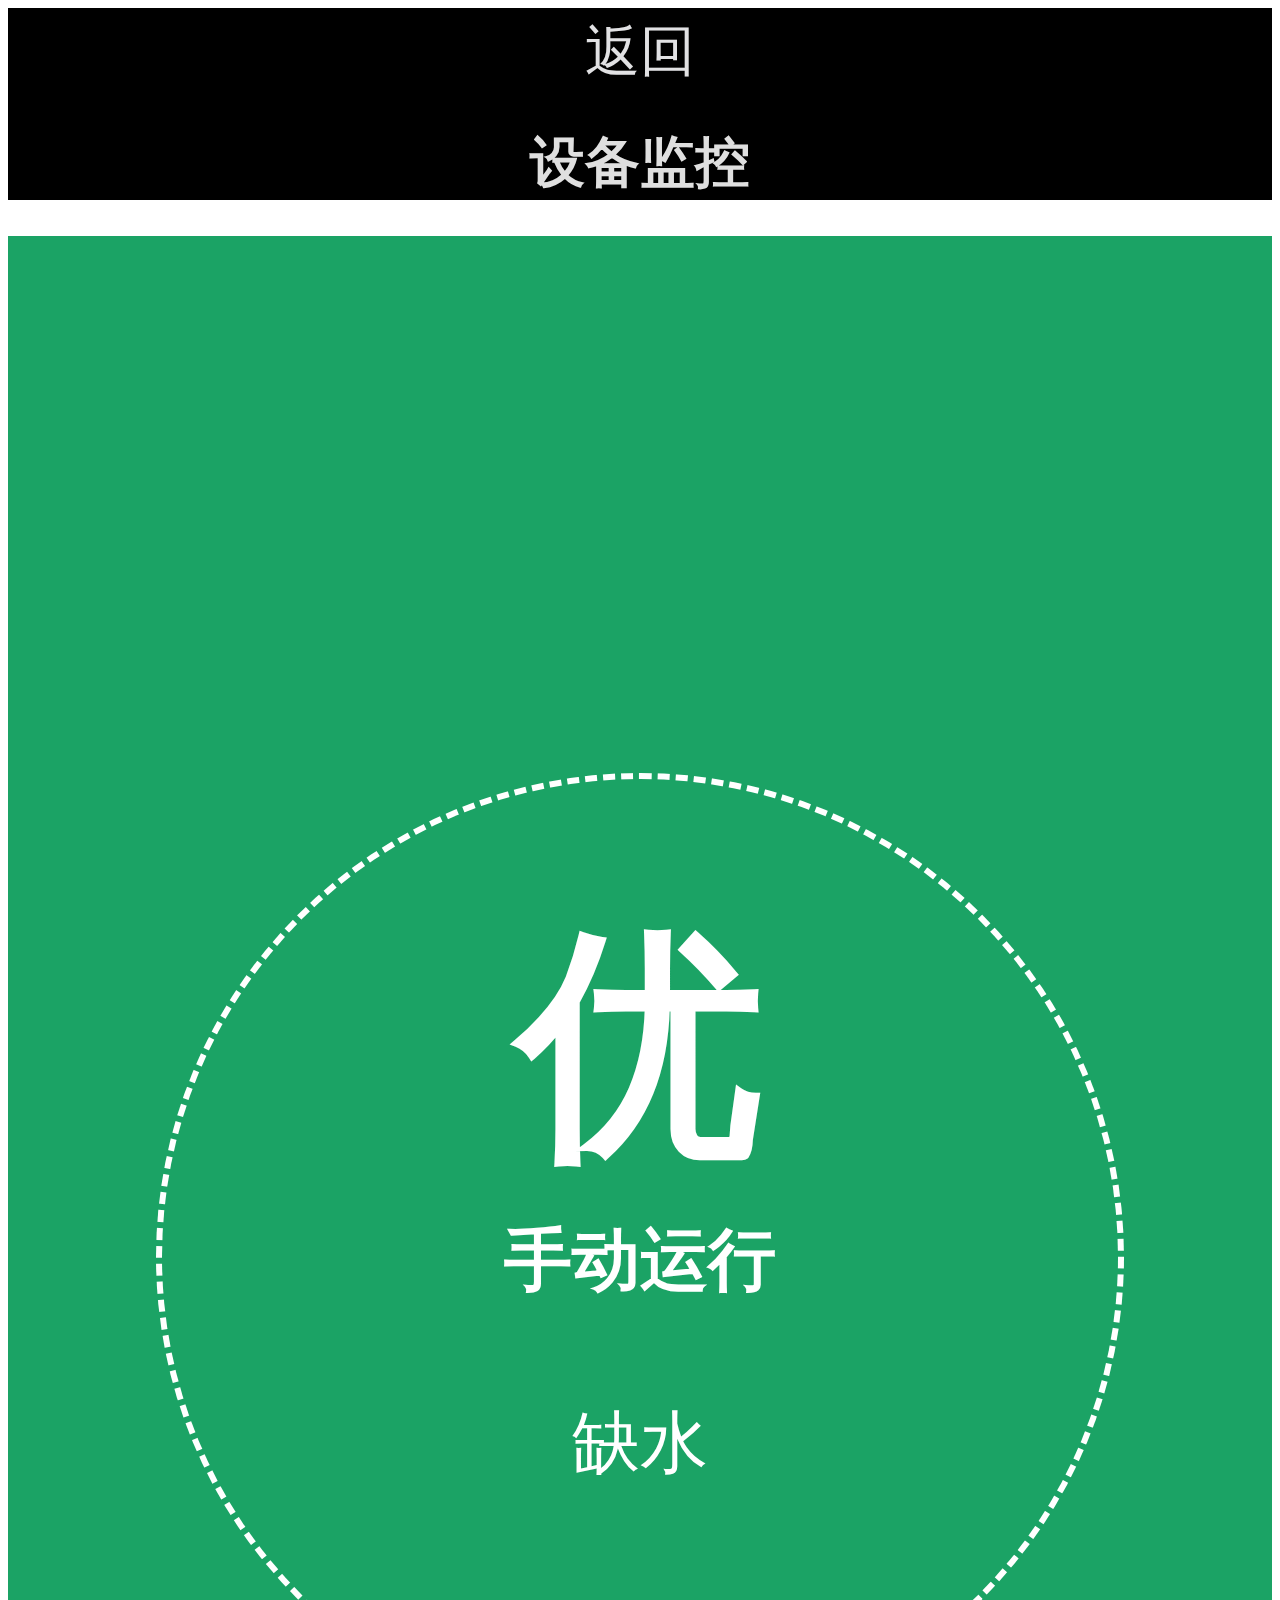
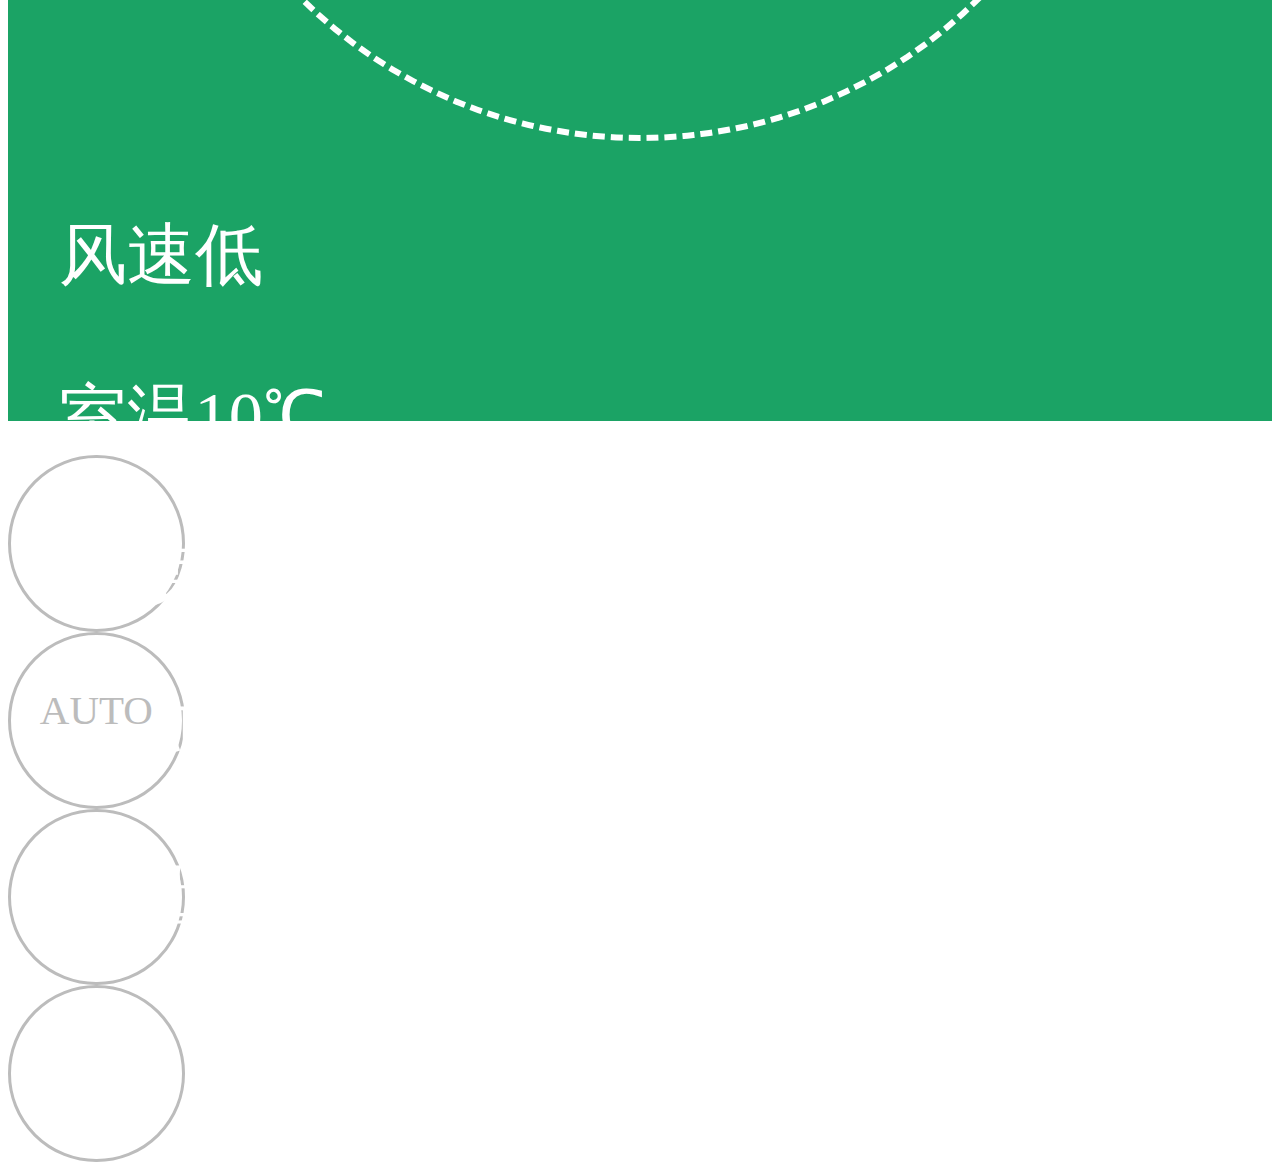
==== minitor-equipment.html @ d6ed6485 "项目分离" ====
<!DOCTYPE html>
<html>
<head>
	<meta charset="utf-8">
	<meta http-equiv="X-UA-Compatible" content="IE=edge">
	<title>设备监控</title>
	<meta name="viewport" content="initial-scale=1, maximum-scale=1">
	<link rel="stylesheet" href="http://g.alicdn.com/msui/sm/0.6.2/css/sm.min.css">
	<link rel="stylesheet" type="text/css" href="http://at.alicdn.com/t/font_xopskss0wscq5mi.css">
	<link rel="stylesheet" type="text/css" href="css/style.css">
	<link rel="stylesheet" type="text/css" href="css/modules.css"></head>
<body>
	<div class="page page-current" >
		<!-- 标题栏 -->
		<header class="bar bar-nav">
			<a class=" pull-left">
				<span class="icon icon-left"></span>
				返回
			</a>
			<a class=" pull-right">
				<span class="icon iconfont icon-gengduo icon-right"></span>
			</a>
			<h1 class="title">设备监控</h1>
		</header>
		<div class="content" >
			<!-- <div class="pull-to-refresh-layer">
				<div class="preloader"></div>
				<div class="pull-to-refresh-arrow"></div>
			</div> -->
			<div class="box">
			<div class="content-block">
				<div class="row row1">
					<h1>优</h1>
					<h4>手动运行</h4>
					<p>缺水</p>
				</div>
				<div class="row row2">
					<div class="col-33">
						<p>风速低</p>
						<p>室温10℃</p>
					</div>
					<div class="col-33">
						<p>湿度 80%</p>
						<p>滤网 50%</p>
					</div>
					<div class="col-33">
						<p>电量80%</p>
					</div>
				</div>
			</div>
			</div>
			<div class="button-box">
			<div class="row row3">
				<div class="col-25">
					<div class="circular">
						<span class="iconfont icon-dianyuan"></span>
					</div>
				</div>
				<div class="col-25">
					<div class="circular">
						<span>AUTO</span>
					</div>
				</div>
				<div class="col-25">
					<div class="circular">
						<span class="iconfont icon-dianyuan"></span>
					</div>
				</div>
				<div class="col-25">
					<div class="circular">
						<span class="iconfont icon-33"></span>
					</div>
				</div>
			</div>
			</div>
			<div class="row row4">
				
			</div>
		</div>
	</div>
	<script type='text/javascript' src='http://g.alicdn.com/sj/lib/zepto/zepto.min.js' charset='utf-8'></script>
	<script type='text/javascript' src='http://g.alicdn.com/msui/sm/0.6.2/js/sm.min.js' charset='utf-8'></script>
	<script src="js/modules.js" type="text/javascript" charset="utf-8" async defer></script>
	<script>
	var width=document.documentElement.clientWidth;
	var set_width=(width/375)*20;
	var root=document.documentElement;
	root.style.cssText="font-size:"+set_width+'px'+'!important';
	</script>
</body>
</html>
---- css/style.css ----
/*Head Common*/

/*头部公共样式*/
.bar-nav {
    text-align: center;
    background-color: #000;
}
.bar-nav a {
    font-family: '微软雅黑 Regular', '微软雅黑';
    font-size: 0.8rem;
    font-weight: 400;
    color: #E1E1E3;
}
/*Tool Common*/
/*工具栏公共样式*/
.tab-item {
    font-family: 'PingFangSC-Regular', 'PingFang SC';
    border: 0.05rem solid #DFDFDF;
}
.tab-item span {
    font-size: 0.7rem;
    font-weight: 400;
    color: #333333;
}
/*content Common*/
/*内容公共样式*/
.title,
.secondary-title {
    font-family: '微软雅黑 Bold', '微软雅黑';
    font-size: 0.8rem;
    font-weight: 700;
    color: #DFDFDF;
}
.secondary-title {
    display: inline-block;
    padding-top: 0.4rem;
    font-size: 0.5rem;
}
.button-success.button-fill,
dt {
    font-family: '微软雅黑 Regular', '微软雅黑';
    font-weight: 400;
    font-size: 0.7rem;
}
dd {
    font-family: '微软雅黑 Regular', '微软雅黑';
    font-weight: 400;
    font-size: 0.6rem;
    color: #999;
}
.button-success.button-fill {
    background-color: #1ba365;
}
.title-block {
    text-align: center;
}
.list-block {
    margin: 0;
}
.list-block li {
    border-bottom: 0.05rem solid #DFDFDF;
}
.list-block li a {
    color: #000;
}
.item-title h6 {
    margin: 0;
    font-family: '微软雅黑 Regular', '微软雅黑';
    font-weight: 400;
    font-size: 0.5rem;
    color: #999;
}
---- css/modules.css ----
.box{
	width: 100%;
	height: 26.15rem;
	background-color: #1ba365;
}
.content-block{
	width: 100%;
	padding-top: 7.87rem;
	margin: 0;
}

.row1 h1,.row1 h4,.row1 p{
	color: #fff;
	margin-top: 0;
}
.row1{
	margin: auto;
	text-align: center;
	width: 14rem;
	height: 14rem;
	border: 0.1rem dashed #fff;
	border-radius:50%;
}
.row1 h1{
	margin: 0;
	padding-top: 1.5rem;
	font-size: 3.6rem;
}

.col-33{
	padding-left: 4%;
}
.col-33 p{
	font-family: '微软雅黑 Regular', '微软雅黑';
	font-weight: 400;
	color: #FFF;
	width: 5rem;
}
.row3{
		margin: auto;
		padding-top: 0.5rem;
	}
@media screen and (min-width: 768px) and (max-width: 1024px) {
	.content-block{
		padding-top: 1rem;
	}
	.box{
		height: 20rem;
	}
}

.circular{
	width: 2.5rem;
	height: 2.5rem;
	text-align: center;
	border:0.05rem solid #bcbcbc;
	border-radius: 50%;
}
.circular span{
	display: block;
	padding-top: 0.75rem;
	font-family:  '微软雅黑 Regular', '微软雅黑';
	font-size: 0.6rem;
	color: #bcbcbc;
}
.circular .iconfont{
	padding-top: 0.25rem;
	font-size: 1.25rem;
}
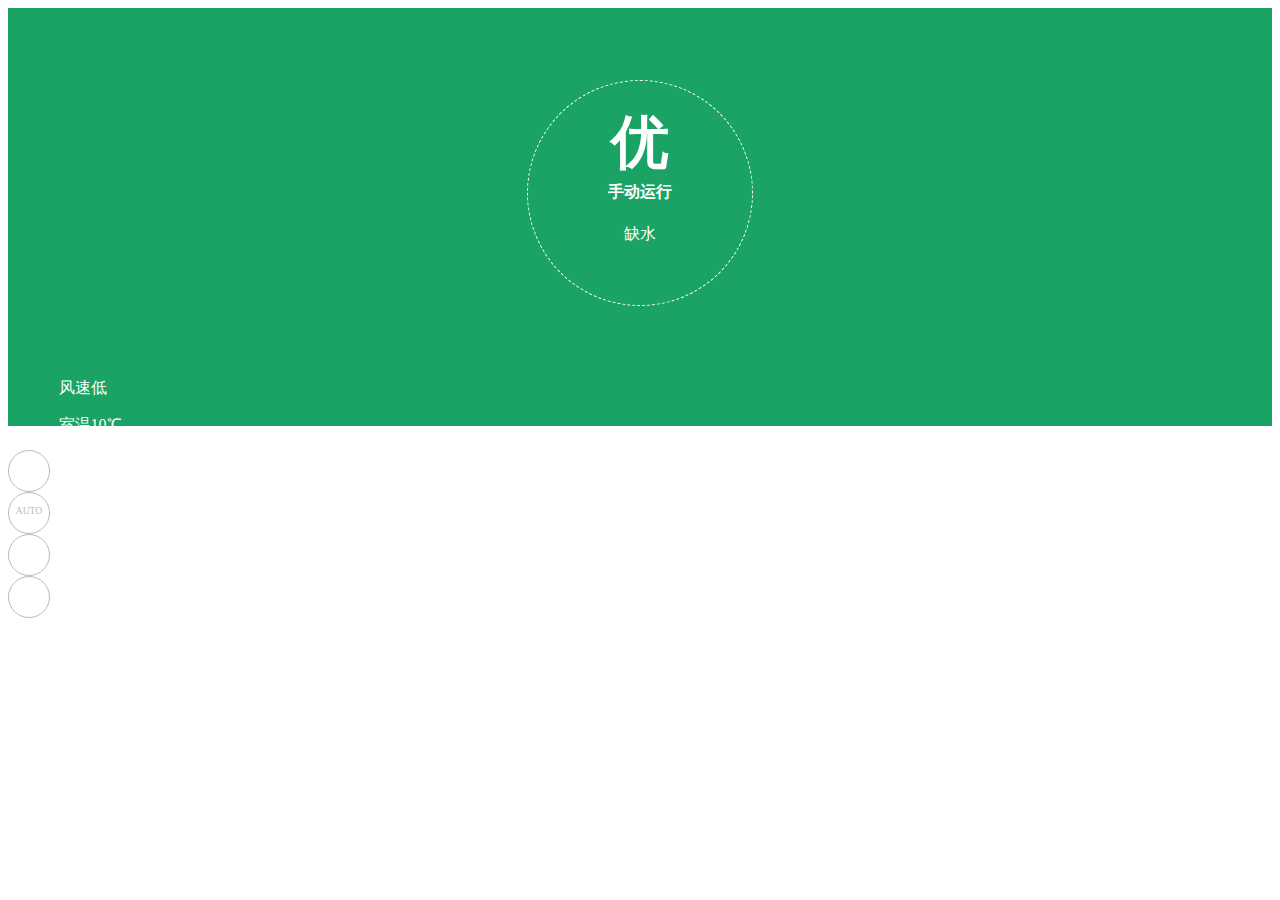
==== commit d0508dc5: "自适应适配方案修改1" ====
--- a/minitor-equipment.html
+++ b/minitor-equipment.html
@@ -12,16 +12,6 @@
 <body>
 	<div class="page page-current" >
 		<!-- 标题栏 -->
-		<header class="bar bar-nav">
-			<a class=" pull-left">
-				<span class="icon icon-left"></span>
-				返回
-			</a>
-			<a class=" pull-right">
-				<span class="icon iconfont icon-gengduo icon-right"></span>
-			</a>
-			<h1 class="title">设备监控</h1>
-		</header>
 		<div class="content" >
 			<!-- <div class="pull-to-refresh-layer">
 				<div class="preloader"></div>
@@ -81,11 +71,5 @@
 	<script type='text/javascript' src='http://g.alicdn.com/sj/lib/zepto/zepto.min.js' charset='utf-8'></script>
 	<script type='text/javascript' src='http://g.alicdn.com/msui/sm/0.6.2/js/sm.min.js' charset='utf-8'></script>
 	<script src="js/modules.js" type="text/javascript" charset="utf-8" async defer></script>
-	<script>
-	var width=document.documentElement.clientWidth;
-	var set_width=(width/375)*20;
-	var root=document.documentElement;
-	root.style.cssText="font-size:"+set_width+'px'+'!important';
-	</script>
 </body>
 </html>--- a/css/modules.css
+++ b/css/modules.css
@@ -6,7 +6,7 @@
 }
 .content-block{
 	width: 100%;
-	padding-top: 7.87rem;
+	/*padding-top: 7.87rem;*/
 	margin: 0;
 }
 
@@ -15,6 +15,8 @@
 	margin-top: 0;
 }
 .row1{
+	position: relative;
+	top: 4.5rem;
 	margin: auto;
 	text-align: center;
 	width: 14rem;
@@ -27,7 +29,9 @@
 	padding-top: 1.5rem;
 	font-size: 3.6rem;
 }
-
+.row2{
+	padding-top: 8rem;
+}
 .col-33{
 	padding-left: 4%;
 }
@@ -39,11 +43,17 @@
 }
 .row3{
 		margin: auto;
-		padding-top: 0.5rem;
+		padding-top: 1.5rem;
 	}
 @media screen and (min-width: 768px) and (max-width: 1024px) {
 	.content-block{
 		padding-top: 1rem;
+	}
+	.row1{
+		position: static;
+	}
+	.row2{
+		padding-top: 0;
 	}
 	.box{
 		height: 20rem;
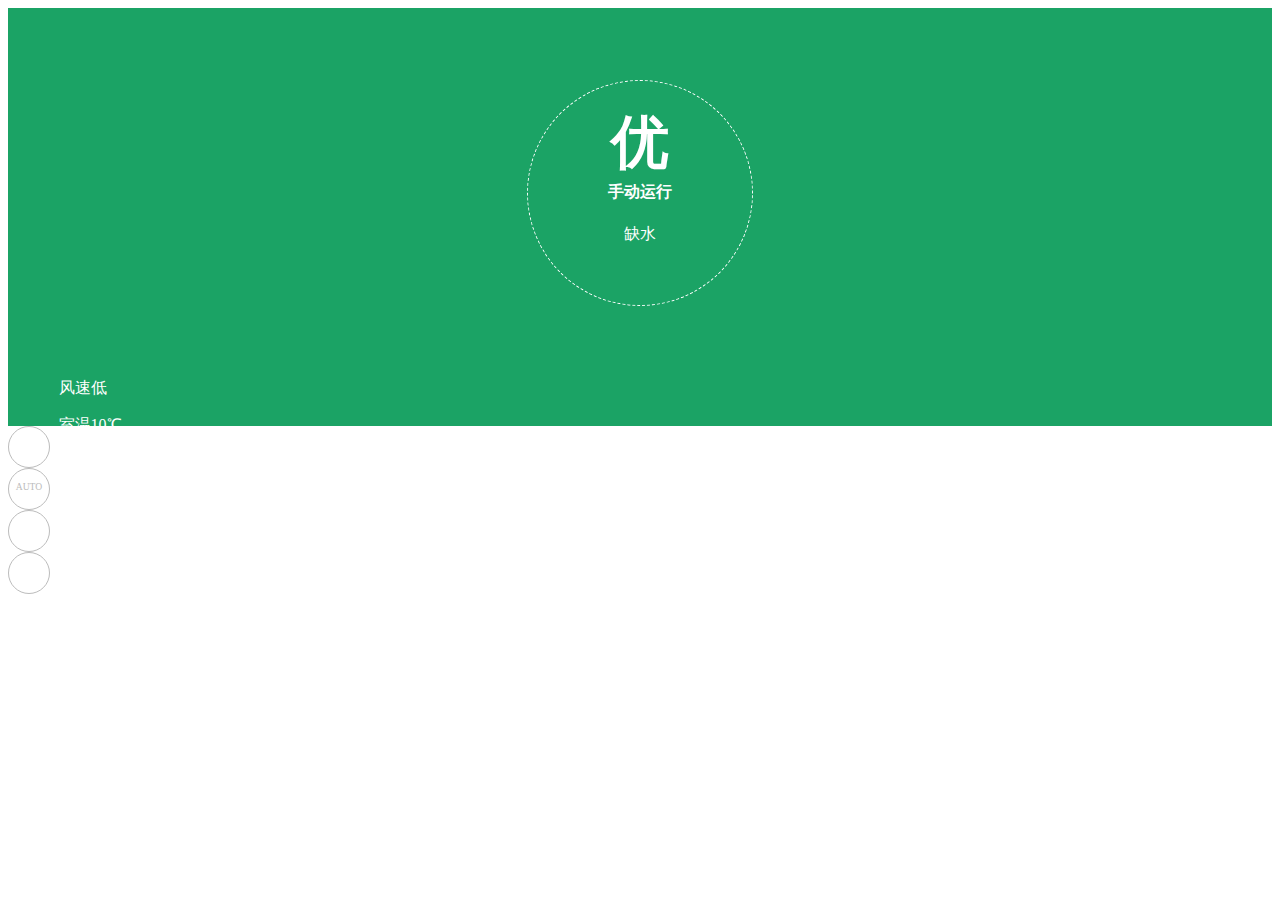
==== commit 00af1080: "自适应解决方案2" ====
--- a/minitor-equipment.html
+++ b/minitor-equipment.html
@@ -40,7 +40,7 @@
 			</div>
 			</div>
 			<div class="button-box">
-			<div class="row row3">
+			<div class="row row3" name="button-group">
 				<div class="col-25">
 					<div class="circular">
 						<span class="iconfont icon-dianyuan"></span>
@@ -70,6 +70,6 @@
 	</div>
 	<script type='text/javascript' src='http://g.alicdn.com/sj/lib/zepto/zepto.min.js' charset='utf-8'></script>
 	<script type='text/javascript' src='http://g.alicdn.com/msui/sm/0.6.2/js/sm.min.js' charset='utf-8'></script>
-	<script src="js/modules.js" type="text/javascript" charset="utf-8" async defer></script>
+	<script src="js/modules.js" type="text/javascript" charset="utf-8"></script>
 </body>
 </html>--- a/css/modules.css
+++ b/css/modules.css
@@ -6,7 +6,6 @@
 }
 .content-block{
 	width: 100%;
-	/*padding-top: 7.87rem;*/
 	margin: 0;
 }
 
@@ -43,7 +42,7 @@
 }
 .row3{
 		margin: auto;
-		padding-top: 1.5rem;
+		/*padding-top: 1.5rem;*/
 	}
 @media screen and (min-width: 768px) and (max-width: 1024px) {
 	.content-block{
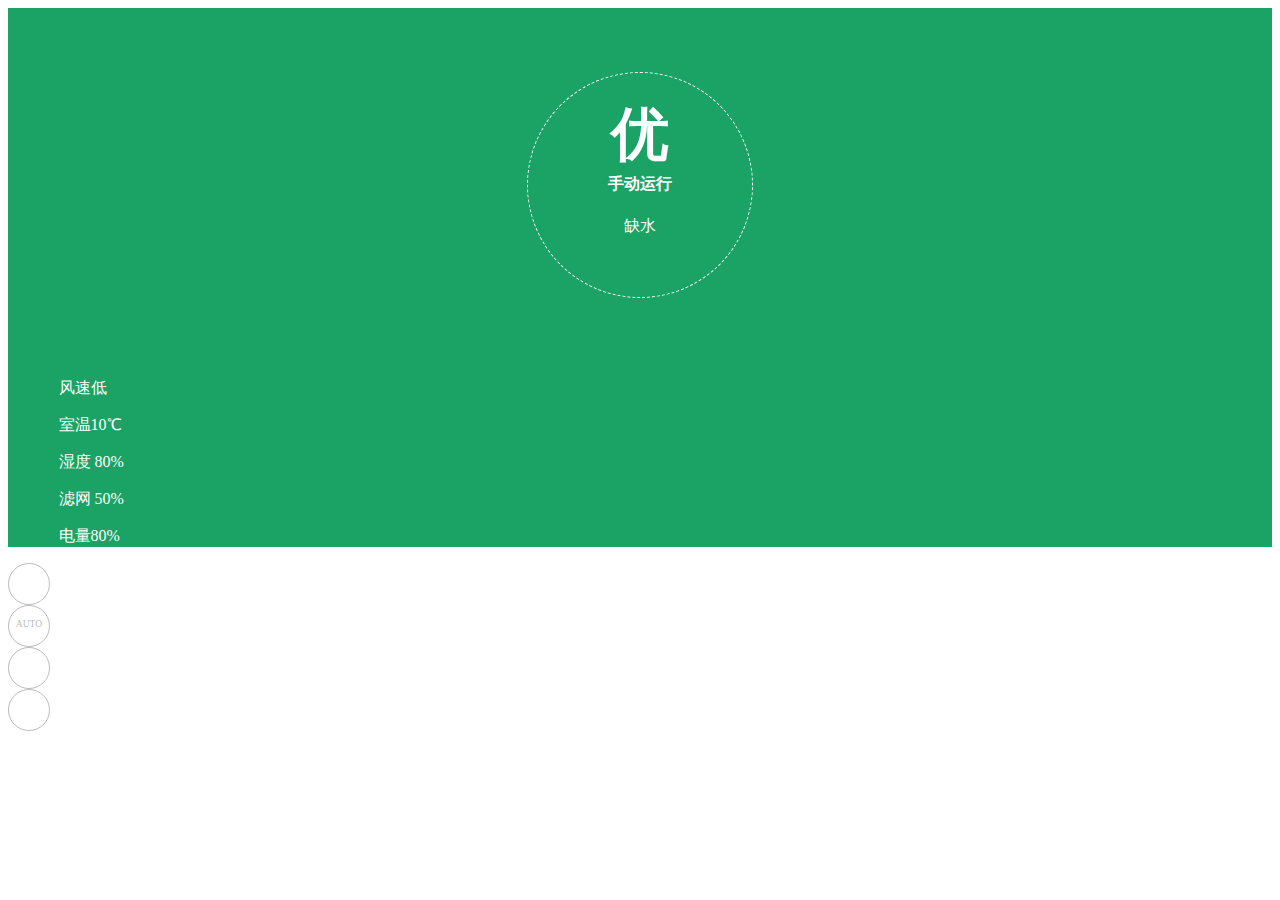
==== commit 33583ef4: "自适应第三版" ====
--- a/minitor-equipment.html
+++ b/minitor-equipment.html
@@ -17,8 +17,8 @@
 				<div class="preloader"></div>
 				<div class="pull-to-refresh-arrow"></div>
 			</div> -->
-			<div class="box">
 			<div class="content-block">
+			<div class="empty"></div>
 				<div class="row row1">
 					<h1>优</h1>
 					<h4>手动运行</h4>
@@ -37,7 +37,6 @@
 						<p>电量80%</p>
 					</div>
 				</div>
-			</div>
 			</div>
 			<div class="button-box">
 			<div class="row row3" name="button-group">
--- a/css/modules.css
+++ b/css/modules.css
@@ -1,11 +1,10 @@
 
-.box{
-	width: 100%;
-	height: 26.15rem;
-	background-color: #1ba365;
+.empty{
+	padding: 2rem 0;
 }
 .content-block{
 	width: 100%;
+	background-color: #1ba365;
 	margin: 0;
 }
 
@@ -14,8 +13,6 @@
 	margin-top: 0;
 }
 .row1{
-	position: relative;
-	top: 4.5rem;
 	margin: auto;
 	text-align: center;
 	width: 14rem;
@@ -29,7 +26,8 @@
 	font-size: 3.6rem;
 }
 .row2{
-	padding-top: 8rem;
+	display: block;
+	padding-top: 4rem;
 }
 .col-33{
 	padding-left: 4%;
@@ -39,10 +37,9 @@
 	font-weight: 400;
 	color: #FFF;
 	width: 5rem;
-}
-.row3{
+}	
+.row2,.row3{
 		margin: auto;
-		/*padding-top: 1.5rem;*/
 	}
 @media screen and (min-width: 768px) and (max-width: 1024px) {
 	.content-block{
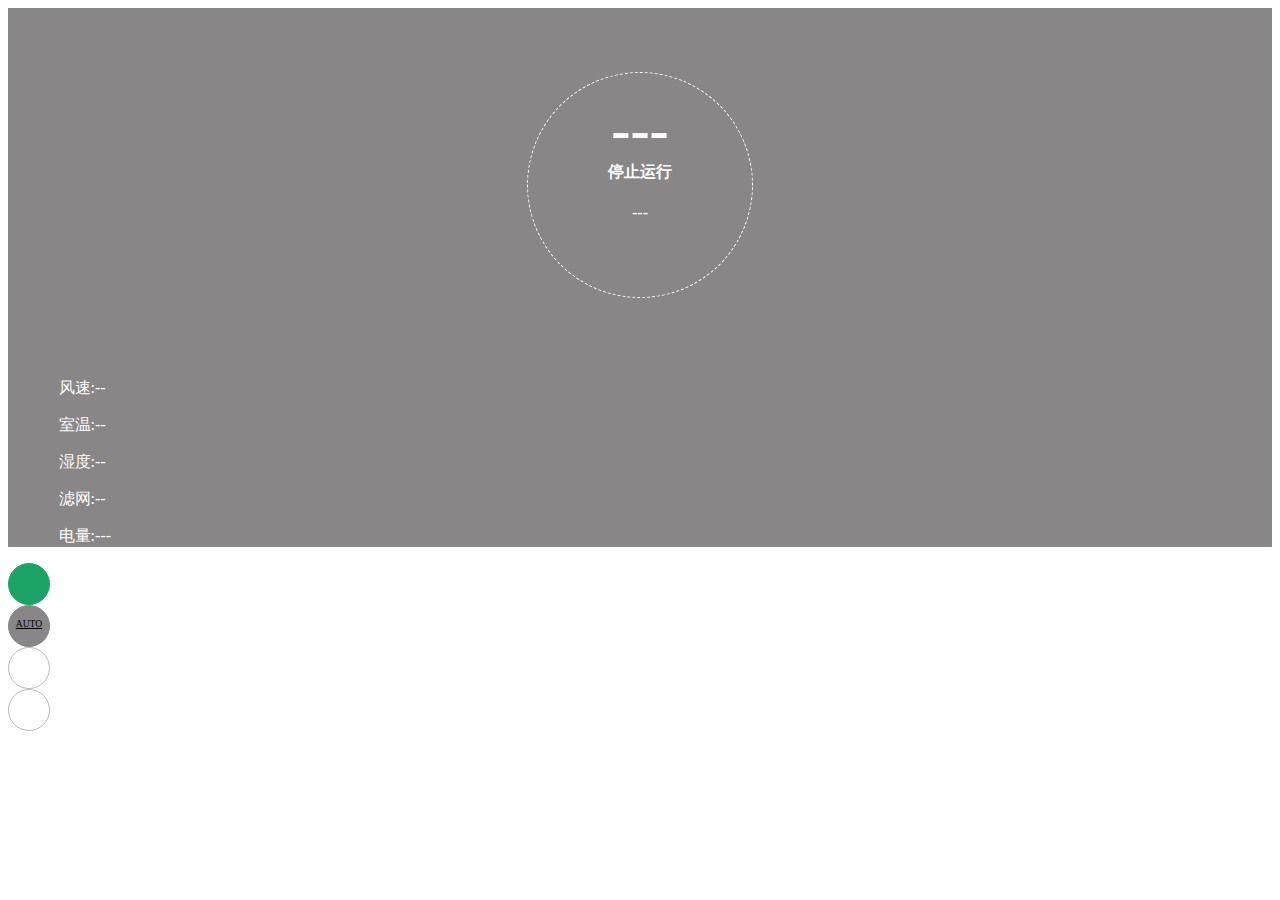
==== commit 79116c4d: "1、部分样式添加" ====
--- a/minitor-equipment.html
+++ b/minitor-equipment.html
@@ -1,74 +1,70 @@
 <!DOCTYPE html>
 <html>
 <head>
-	<meta charset="utf-8">
-	<meta http-equiv="X-UA-Compatible" content="IE=edge">
-	<title>设备监控</title>
-	<meta name="viewport" content="initial-scale=1, maximum-scale=1">
-	<link rel="stylesheet" href="http://g.alicdn.com/msui/sm/0.6.2/css/sm.min.css">
-	<link rel="stylesheet" type="text/css" href="http://at.alicdn.com/t/font_xopskss0wscq5mi.css">
-	<link rel="stylesheet" type="text/css" href="css/style.css">
-	<link rel="stylesheet" type="text/css" href="css/modules.css"></head>
+    <meta charset="utf-8">
+    <meta http-equiv="X-UA-Compatible" content="IE=edge">
+    <title>设备监控</title>
+    <meta name="viewport" content="initial-scale=1, maximum-scale=1">
+    <link rel="stylesheet" href="http://g.alicdn.com/msui/sm/0.6.2/css/sm.min.css">
+    <link rel="stylesheet" type="text/css" href="http://at.alicdn.com/t/font_xopskss0wscq5mi.css">
+    <link rel="stylesheet" type="text/css" href="css/style.css?112318">
+    <link rel="stylesheet" type="text/css" href="css/modules.css?112318">
+</head>
 <body>
-	<div class="page page-current" >
-		<!-- 标题栏 -->
-		<div class="content" >
-			<!-- <div class="pull-to-refresh-layer">
-				<div class="preloader"></div>
-				<div class="pull-to-refresh-arrow"></div>
-			</div> -->
-			<div class="content-block">
-			<div class="empty"></div>
-				<div class="row row1">
-					<h1>优</h1>
-					<h4>手动运行</h4>
-					<p>缺水</p>
-				</div>
-				<div class="row row2">
-					<div class="col-33">
-						<p>风速低</p>
-						<p>室温10℃</p>
-					</div>
-					<div class="col-33">
-						<p>湿度 80%</p>
-						<p>滤网 50%</p>
-					</div>
-					<div class="col-33">
-						<p>电量80%</p>
-					</div>
-				</div>
-			</div>
-			<div class="button-box">
-			<div class="row row3" name="button-group">
-				<div class="col-25">
-					<div class="circular">
-						<span class="iconfont icon-dianyuan"></span>
-					</div>
-				</div>
-				<div class="col-25">
-					<div class="circular">
-						<span>AUTO</span>
-					</div>
-				</div>
-				<div class="col-25">
-					<div class="circular">
-						<span class="iconfont icon-dianyuan"></span>
-					</div>
-				</div>
-				<div class="col-25">
-					<div class="circular">
-						<span class="iconfont icon-33"></span>
-					</div>
-				</div>
-			</div>
-			</div>
-			<div class="row row4">
-				
-			</div>
-		</div>
-	</div>
-	<script type='text/javascript' src='http://g.alicdn.com/sj/lib/zepto/zepto.min.js' charset='utf-8'></script>
-	<script type='text/javascript' src='http://g.alicdn.com/msui/sm/0.6.2/js/sm.min.js' charset='utf-8'></script>
-	<script src="js/modules.js" type="text/javascript" charset="utf-8"></script>
+    <div class="page page-current">
+        <!-- 标题栏 -->
+        <div class="content">
+            <div class="content-block"><!-- 设备开启类名：device-on，关闭：device-off 状态类：excellent/medium/warning 好/中等/差-->
+                <div class="empty"></div>
+                <div class="row row1">
+                    <h1>---</h1>
+                    <h4>停止运行</h4>
+                    <p>---</p>
+                </div>
+                <div class="row row2">
+                    <div class="col-33">
+                        <p>风速:--</p>
+                        <p>室温:--</p>
+                    </div>
+                    <div class="col-33">
+                        <p>湿度:--</p>
+                        <p>滤网:--</p>
+                    </div>
+                    <div class="col-33">
+                        <p>电量:---</p>
+                    </div>
+                </div>
+            </div>
+            <div class="button-box">
+                <div class="row row3" name="button-group">
+                    <div class="col-25">
+                        <div class="circular enable">
+                            <a href="#" class="iconfont icon-dianyuan"></a>
+                        </div>
+                    </div>
+                    <div class="col-25">
+                        <div class="circular disable">
+                            <a href="#">AUTO</a>
+                        </div>
+                    </div>
+                    <div class="col-25">
+                        <div class="circular">
+                            <a href="#" class="iconfont icon-dianyuan"></a>
+                        </div>
+                    </div>
+                    <div class="col-25">
+                        <div class="circular">
+                            <a href="#" class="iconfont icon-33 "></a>
+                        </div>
+                    </div>
+                </div>
+            </div>
+            <div class="row row4">
+            </div>
+        </div>
+    </div>
+    <script type='text/javascript' src='http://g.alicdn.com/sj/lib/zepto/zepto.min.js' charset='utf-8'></script>
+    <script type='text/javascript' src='http://g.alicdn.com/msui/sm/0.6.2/js/sm.min.js' charset='utf-8'></script>
+    <script src="js/modules.js?112318" type="text/javascript" charset="utf-8"></script>
 </body>
-</html>+</html>
--- a/css/modules.css
+++ b/css/modules.css
@@ -1,76 +1,119 @@
-
-.empty{
-	padding: 2rem 0;
-}
-.content-block{
-	width: 100%;
-	background-color: #1ba365;
-	margin: 0;
+.empty {
+    padding: 2rem 0;
 }
 
-.row1 h1,.row1 h4,.row1 p{
-	color: #fff;
-	margin-top: 0;
-}
-.row1{
-	margin: auto;
-	text-align: center;
-	width: 14rem;
-	height: 14rem;
-	border: 0.1rem dashed #fff;
-	border-radius:50%;
-}
-.row1 h1{
-	margin: 0;
-	padding-top: 1.5rem;
-	font-size: 3.6rem;
-}
-.row2{
-	display: block;
-	padding-top: 4rem;
-}
-.col-33{
-	padding-left: 4%;
-}
-.col-33 p{
-	font-family: '微软雅黑 Regular', '微软雅黑';
-	font-weight: 400;
-	color: #FFF;
-	width: 5rem;
-}	
-.row2,.row3{
-		margin: auto;
-	}
-@media screen and (min-width: 768px) and (max-width: 1024px) {
-	.content-block{
-		padding-top: 1rem;
-	}
-	.row1{
-		position: static;
-	}
-	.row2{
-		padding-top: 0;
-	}
-	.box{
-		height: 20rem;
-	}
+.content-block {
+    width: 100%;
+    background-color: #888686;
+    margin: 0;
 }
 
-.circular{
-	width: 2.5rem;
-	height: 2.5rem;
-	text-align: center;
-	border:0.05rem solid #bcbcbc;
-	border-radius: 50%;
+.row1 {
+    margin: auto;
+    text-align: center;
+    width: 14rem;
+    height: 14rem;
+    border: 0.1rem dashed #fff;
+    border-radius: 50%;
 }
-.circular span{
-	display: block;
-	padding-top: 0.75rem;
-	font-family:  '微软雅黑 Regular', '微软雅黑';
-	font-size: 0.6rem;
-	color: #bcbcbc;
+
+.row1 h1,
+.row1 h4,
+.row1 p {
+    color: #fff;
+    margin-top: 0;
 }
-.circular .iconfont{
-	padding-top: 0.25rem;
-	font-size: 1.25rem;
+
+.row1 h1 {
+    margin: 0;
+    padding-top: 1.5rem;
+    font-size: 3.6rem;
 }
+
+.row2 {
+    display: block;
+    padding-top: 4rem;
+}
+
+.row2,
+.row3 {
+    margin: auto;
+}
+
+.col-33 {
+    padding-left: 4%;
+}
+
+.col-33 p {
+    font-family: '微软雅黑 Regular', '微软雅黑';
+    font-weight: 400;
+    color: #FFF;
+    width: 5rem;
+}
+
+@media screen and (min-width: 768px) and (max-width: 1024px) {
+    .content-block {
+        padding-top: 1rem;
+    }
+    .row2 {
+        padding-top: 0;
+    }
+}
+/*形状盒子*/
+/*/圆形1*/
+.circular {
+    width: 2.5rem;
+    height: 2.5rem;
+    text-align: center;
+    border: 0.05rem solid #bcbcbc;
+    border-radius: 50%;
+}
+/*圆形2*/
+.circular a {
+    display: block;
+    padding-top: 0.75rem;
+    font-family: '微软雅黑 Regular', '微软雅黑';
+    font-size: 0.6rem;
+    color: #bcbcbc;
+}
+/*字体图标大小调整*/
+.circular .iconfont {
+    padding-top: 0.25rem;
+    font-size: 1.25rem;
+}
+/*各种状态的类写在这里*/
+/*设备开启状态下，车内空气质量良好*/
+.device-on.excellent{
+    background-color: #1ba365;
+}
+/*设备开启状态下车内空气中等*/
+.device-on.medium{
+    background-color: #e4cb2b;
+}
+/*设备开启，空气差*/
+.device-on.warning{
+	background-color: #d60000;
+}
+/*设备关闭*/
+.device-off{
+	background-color: #888686;
+}
+/*允许操作*/
+.enable{
+	background-color: #1ba365;
+	border-color: #1ba365;
+}
+.enable a{
+	color: #fff;
+}
+.enable:active{
+	opacity: 0.9;
+}
+/*不允许操作*/
+.disable{
+	background-color: #888686;
+	border-color: #888686;
+}
+.disable a{
+	color: #000;
+}
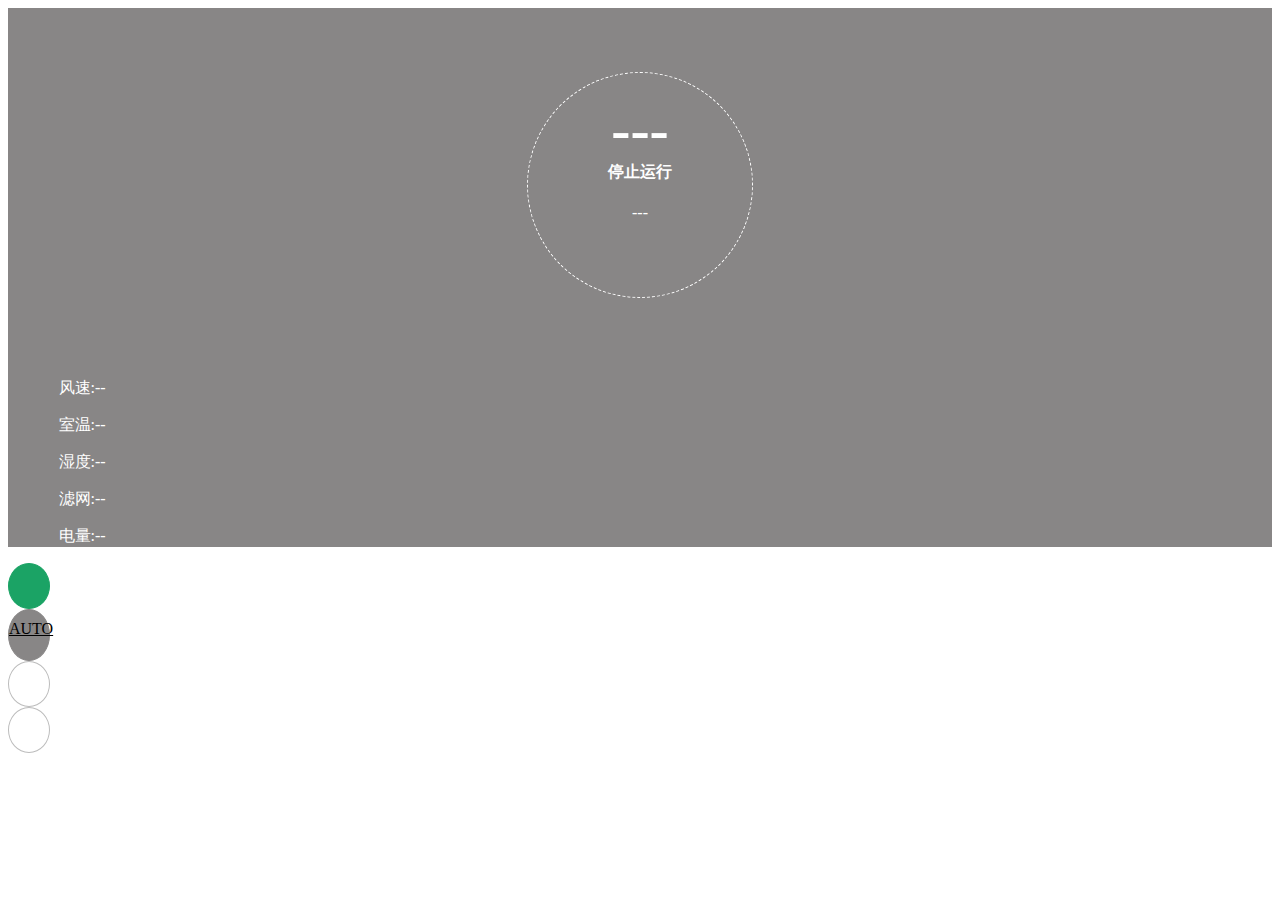
==== commit 34f7ec5f: "1、无用盒子去除 2、添加注释" ====
--- a/minitor-equipment.html
+++ b/minitor-equipment.html
@@ -4,17 +4,19 @@
     <meta charset="utf-8">
     <meta http-equiv="X-UA-Compatible" content="IE=edge">
     <title>设备监控</title>
+    <!-- viewport:设定初始缩放倍数，最大缩放倍数等属性的标签 -->
     <meta name="viewport" content="initial-scale=1, maximum-scale=1">
     <link rel="stylesheet" href="http://g.alicdn.com/msui/sm/0.6.2/css/sm.min.css">
+    <!-- 引入iconfont远端链接 -->
     <link rel="stylesheet" type="text/css" href="http://at.alicdn.com/t/font_xopskss0wscq5mi.css">
-    <link rel="stylesheet" type="text/css" href="css/style.css?112318">
     <link rel="stylesheet" type="text/css" href="css/modules.css?112318">
 </head>
 <body>
     <div class="page page-current">
-        <!-- 标题栏 -->
         <div class="content">
-            <div class="content-block"><!-- 设备开启类名：device-on，关闭：device-off 状态类：excellent/medium/warning 好/中等/差-->
+        <!-- 设备开启类名：device-on，关闭：device-off 状态类：excellent/medium/warning 好/中等/差。 添加至content-block块。-->
+            <div class="content-block">
+            <!-- empty类用于撑开conten-block，类似于padding-top -->
                 <div class="empty"></div>
                 <div class="row row1">
                     <h1>---</h1>
@@ -31,34 +33,28 @@
                         <p>滤网:--</p>
                     </div>
                     <div class="col-33">
-                        <p>电量:---</p>
+                        <p>电量:--</p>
                     </div>
                 </div>
             </div>
             <div class="button-box">
+            <!-- 按钮组，name属性用于原生JS获取row3这个盒子 -->
                 <div class="row row3" name="button-group">
                     <div class="col-25">
-                        <div class="circular enable">
-                            <a href="#" class="iconfont icon-dianyuan"></a>
-                        </div>
+                            <a href="#" class="circular enable iconfont icon-dianyuan"></a><!-- enable:可操作元素 -->
                     </div>
                     <div class="col-25">
-                        <div class="circular disable">
-                            <a href="#">AUTO</a>
-                        </div>
+                            <a href="#" class="circular disable">AUTO</a>
                     </div>
                     <div class="col-25">
-                        <div class="circular">
-                            <a href="#" class="iconfont icon-dianyuan"></a>
+                            <a href="#" class="circular iconfont icon-dianyuan"></a>
                         </div>
-                    </div>
                     <div class="col-25">
-                        <div class="circular">
-                            <a href="#" class="iconfont icon-33 "></a>
-                        </div>
+                            <a href="#" class="circular iconfont icon-33 "></a>
                     </div>
                 </div>
             </div>
+            <!-- row4用于存放第二排隐藏按钮 -->
             <div class="row row4">
             </div>
         </div>
--- a/css/modules.css
+++ b/css/modules.css
@@ -6,6 +6,7 @@
     width: 100%;
     background-color: #888686;
     margin: 0;
+    padding: 0;
 }
 
 .row1 {
@@ -48,7 +49,6 @@
     font-family: '微软雅黑 Regular', '微软雅黑';
     font-weight: 400;
     color: #FFF;
-    width: 5rem;
 }
 
 @media screen and (min-width: 768px) and (max-width: 1024px) {
@@ -60,27 +60,24 @@
     }
 }
 /*形状盒子*/
-/*/圆形1*/
+/*/圆形*/
 .circular {
-    width: 2.5rem;
+    display: block;
+	width: 2.5rem;
     height: 2.5rem;
+    padding-top: 0.6rem;
+    font-family: '微软雅黑 Regular', '微软雅黑';
     text-align: center;
+    color: #bcbcbc;
     border: 0.05rem solid #bcbcbc;
     border-radius: 50%;
 }
-/*圆形2*/
-.circular a {
-    display: block;
-    padding-top: 0.75rem;
-    font-family: '微软雅黑 Regular', '微软雅黑';
-    font-size: 0.6rem;
-    color: #bcbcbc;
-}
 /*字体图标大小调整*/
-.circular .iconfont {
+.iconfont{
     padding-top: 0.25rem;
     font-size: 1.25rem;
 }
+
 /*各种状态的类写在这里*/
 /*设备开启状态下，车内空气质量良好*/
 .device-on.excellent{
@@ -101,19 +98,15 @@
 /*允许操作*/
 .enable{
 	background-color: #1ba365;
+	color: #fff;
 	border-color: #1ba365;
-}
-.enable a{
-	color: #fff;
 }
 .enable:active{
 	opacity: 0.9;
 }
 /*不允许操作*/
 .disable{
+	color: #000;
 	background-color: #888686;
 	border-color: #888686;
 }
-.disable a{
-	color: #000;
-}
